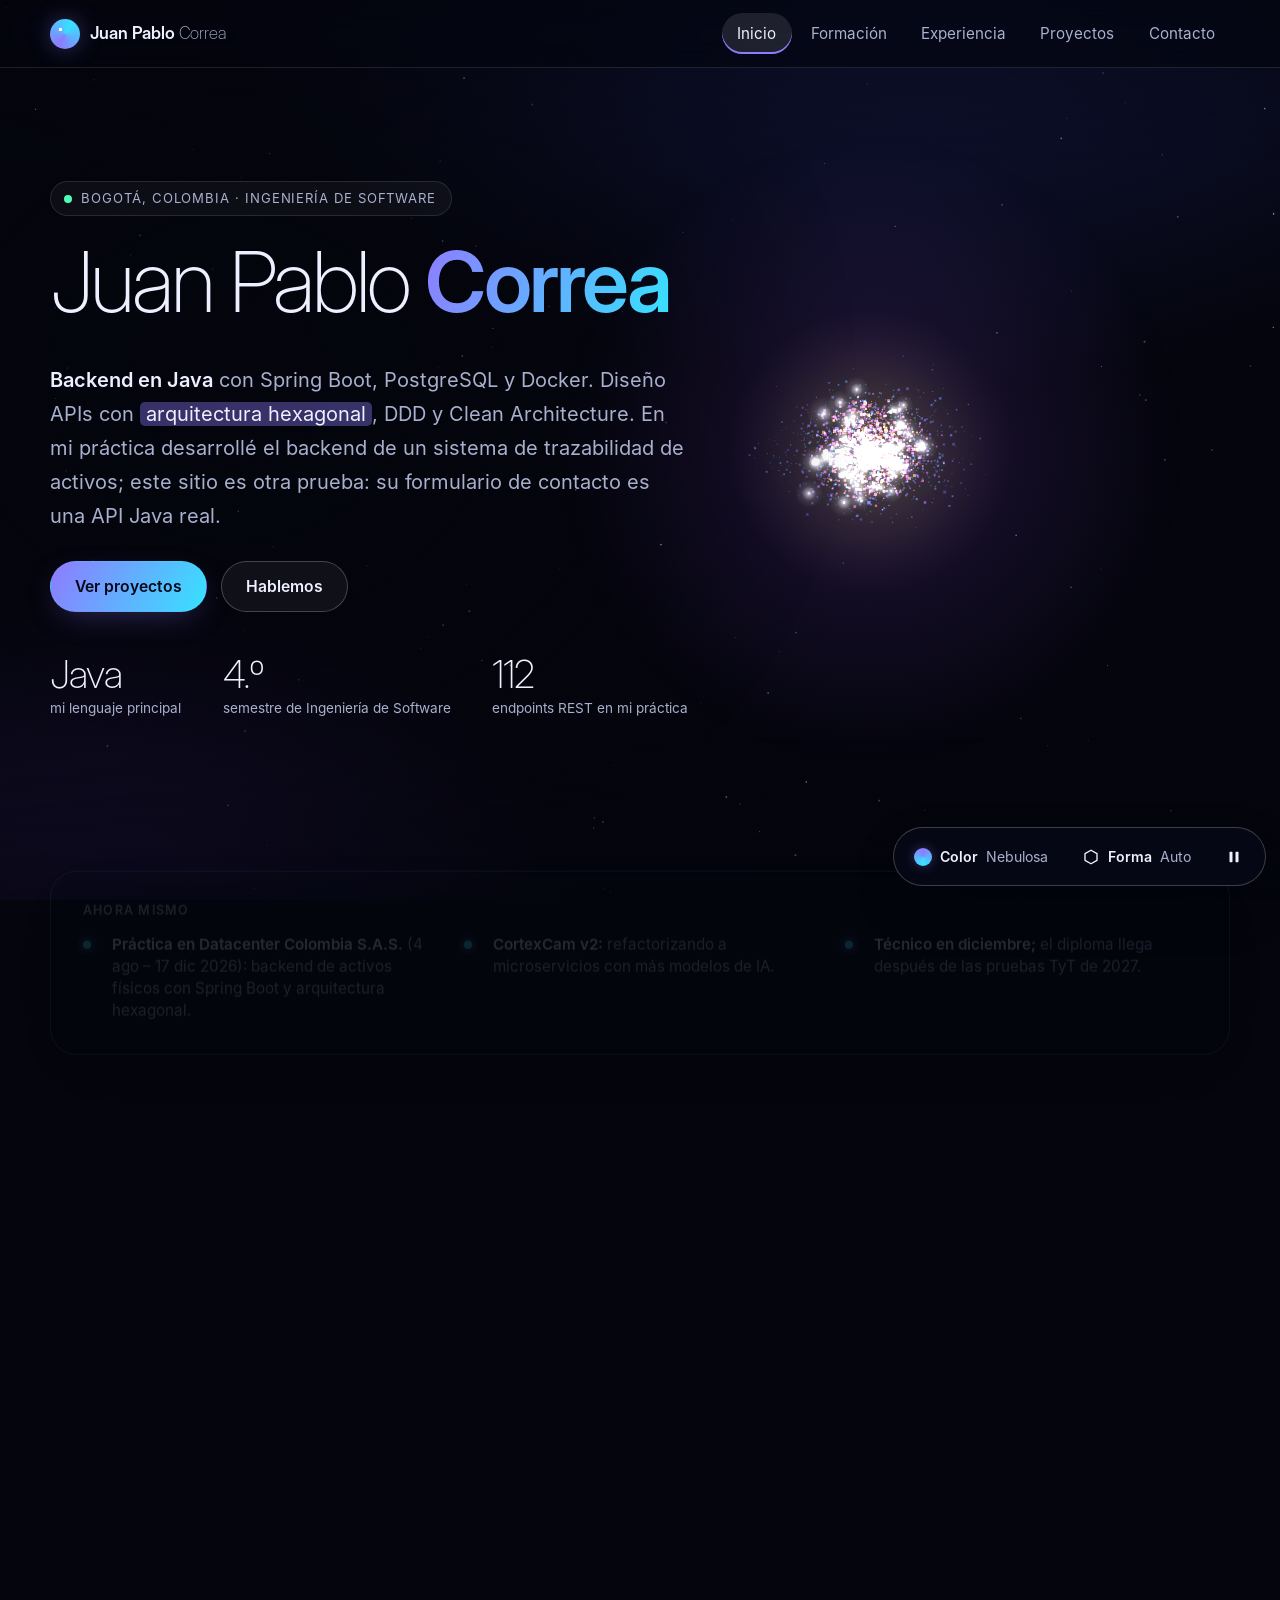
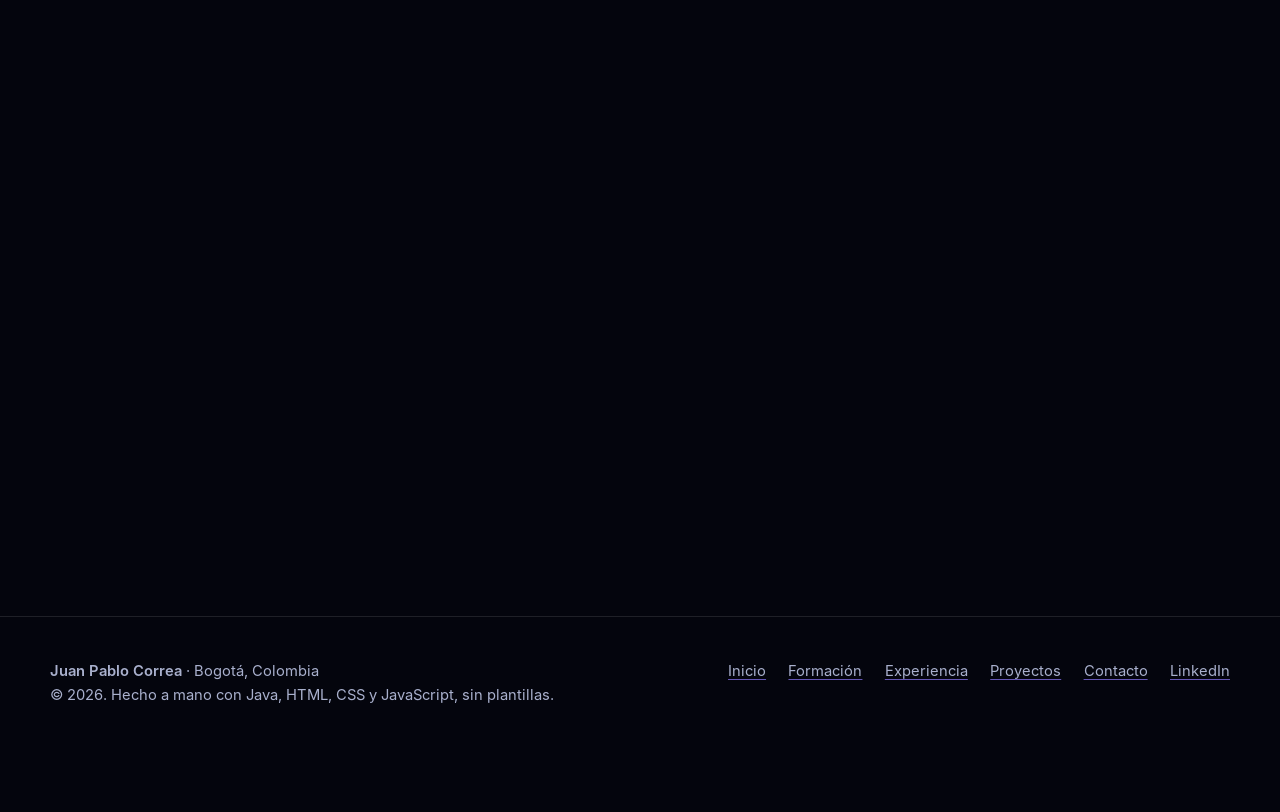
==== frontend/index.html @ 48c220e6 "feat: desarrollar página web de hoja de vida profesional Se implementa una aplicación web de hoja de" ====
<!DOCTYPE html>
<html lang="es-CO" data-page="home">
<head>
  <meta charset="utf-8">
  <meta name="viewport" content="width=device-width, initial-scale=1, viewport-fit=cover">
  <title>Juan Pablo Correa · Backend Java, Spring Boot y arquitectura hexagonal</title>
  <meta name="description" content="Estudiante de Ingeniería de Software en Bogotá. Java como lenguaje principal, Spring Boot, PostgreSQL, Docker, arquitectura hexagonal, DDD y Clean Architecture.">
  <meta name="author" content="Juan Pablo Correa">
  <meta name="theme-color" content="#05060f">
  <meta http-equiv="Content-Security-Policy" content="default-src 'self'; script-src 'self'; style-src 'self'; img-src 'self' data:; font-src 'self'; connect-src 'self' https: http://localhost:8080 http://127.0.0.1:8080; base-uri 'self'; form-action 'self' mailto:; object-src 'none'">
  <link rel="canonical" href="__SITE_URL__/">
  <link rel="icon" href="img/favicon.svg" type="image/svg+xml">
  <meta property="og:type" content="website">
  <meta property="og:locale" content="es_CO">
  <meta property="og:site_name" content="Juan Pablo Correa">
  <meta property="og:title" content="Juan Pablo Correa · Backend Java, Spring Boot y arquitectura hexagonal">
  <meta property="og:description" content="Estudiante de Ingeniería de Software en Bogotá. Java como lenguaje principal, Spring Boot, PostgreSQL, Docker, arquitectura hexagonal, DDD y Clean Architecture.">
  <meta property="og:url" content="__SITE_URL__/">
  <meta property="og:image" content="__SITE_URL__/img/og.png">
  <meta name="twitter:card" content="summary_large_image">
  <link rel="preload" href="fonts/display-200.woff" as="font" type="font/woff" crossorigin>
  <link rel="stylesheet" href="css/tokens.css">
  <link rel="stylesheet" href="css/components.css">
  <link rel="stylesheet" href="css/sections.css">
  <script src="js/boot.js"></script>
  <script type="application/ld+json">{"@context": "https://schema.org", "@type": "Person", "name": "Juan Pablo Correa", "jobTitle": "Estudiante de Ingeniería de Software · Desarrollo backend en Java", "email": "mailto:correabeltranjuanpablo@gmail.com", "url": "__SITE_URL__/", "sameAs": ["https://www.linkedin.com/in/juan-pablo-c-523a3b2a9/"], "address": {"@type": "PostalAddress", "addressLocality": "Bogotá", "addressCountry": "CO"}, "alumniOf": {"@type": "CollegeOrUniversity", "name": "Fundación Universitaria Compensar"}, "knowsAbout": ["Java", "Spring Boot", "PostgreSQL", "Docker", "Arquitectura hexagonal", "Domain-Driven Design", "Clean Architecture", "APIs REST", "Microservicios"]}</script>
</head>
<body>
  <a class="skip-link" href="#contenido">Saltar al contenido</a>
  <canvas id="galaxy" aria-hidden="true"></canvas>
  <div class="vignette" aria-hidden="true"></div>

  <div class="site">
    <header class="header">
      <div class="wrap header__bar">
        <a class="brand" href="index.html" aria-label="Juan Pablo Correa, ir al inicio">
          <span class="brand__mark" aria-hidden="true"></span>
          <span class="brand__name">Juan Pablo <span>Correa</span></span>
        </a>
        <button class="nav-toggle" id="navToggle" type="button" aria-label="Abrir menú" aria-controls="nav" aria-expanded="false">
          <svg width="22" height="22" viewBox="0 0 24 24" fill="none" stroke="currentColor" stroke-width="2" stroke-linecap="round" aria-hidden="true"><path d="M4 7h16M4 12h16M4 17h16"/></svg>
        </button>
        <nav class="nav" id="nav" aria-label="Principal">
          <a href="index.html" aria-current="page">Inicio</a>
          <a href="formacion.html">Formación</a>
          <a href="experiencia.html">Experiencia</a>
          <a href="proyectos.html">Proyectos</a>
          <a href="contacto.html">Contacto</a>
        </nav>
      </div>
    </header>

    <main id="contenido">

      <section class="wrap hero" data-shape="espiral" aria-labelledby="titulo">
        <div class="hero__text">
          <p class="eyebrow"><span class="dot" aria-hidden="true"></span>Bogotá, Colombia · Ingeniería de Software</p>
          <h1 class="display" id="titulo">Juan Pablo <span class="grad">Correa</span></h1>
          <p class="lead"><strong>Backend en Java</strong> con Spring Boot, PostgreSQL y Docker. Diseño APIs con <mark>arquitectura hexagonal</mark>, DDD y Clean Architecture. En mi práctica desarrollé el backend de un sistema de trazabilidad de activos; este sitio es otra prueba: su formulario de contacto es una API Java real.</p>
          <div class="actions">
            <a class="btn btn--primary" href="proyectos.html">Ver proyectos</a>
            <a class="btn" href="contacto.html">Hablemos</a>
            <a class="btn is-hidden" href="#" data-config-href="cvUrl" download>Descargar CV</a>
          </div>
          <ul class="facts">
            <li><strong>Java</strong><span>mi lenguaje principal</span></li>
            <li><strong>4.º</strong><span>semestre de Ingeniería de Software</span></li>
            <li><strong>112</strong><span>endpoints REST en mi práctica</span></li>
          </ul>
        </div>
      </section>

      <section class="wrap section now-section" data-shape="espiral" aria-labelledby="ahora">
        <div class="panel panel--glow now reveal">
          <h2 id="ahora">Ahora mismo</h2>
          <ul>
            <li><div><strong>Práctica en Datacenter Colombia S.A.S.</strong> <span>(4 ago – 17 dic 2026): backend de activos físicos con Spring Boot y arquitectura hexagonal.</span></div></li>
            <li><div><strong>CortexCam v2:</strong> <span>refactorizando a microservicios con más modelos de IA.</span></div></li>
            <li><div><strong>Técnico en diciembre;</strong> <span>el diploma llega después de las pruebas TyT de 2027.</span></div></li>
          </ul>
        </div>
      </section>

      <section class="section" id="valor" data-shape="espiral" aria-labelledby="valor-t">
        <div class="wrap">
          <div class="section__head reveal">
            <span class="kicker">Lo que aporto</span>
            <h2 id="valor-t">Un perfil junior que ya trabaja como se trabaja en equipo</h2>
            <p>No solo sé usar las herramientas: las combino con las prácticas que piden los equipos de software.</p>
          </div>
          <div class="grid grid--cards">
          <article class="panel card reveal" data-delay="0">
            <span class="card__icon"><svg width="22" height="22" viewBox="0 0 24 24" fill="none" stroke="currentColor" stroke-width="1.7" stroke-linecap="round" stroke-linejoin="round" aria-hidden="true"><path d="M8 3c2 2-2 3 0 5M12 2c3 3-3 4 0 7"/><path d="M5 12h12v3a4 4 0 0 1-4 4H9a4 4 0 0 1-4-4z"/><path d="M17 13h1.5a1.5 1.5 0 0 1 0 3H17"/><path d="M6 21h10"/></svg></span>
            <h3>Java como lenguaje principal</h3>
            <p>Java Fundamentals (Oracle) y Spring Boot en mis proyectos y en mi práctica profesional. Pienso en objetos, contratos y errores claros.</p>
          </article>
          <article class="panel card reveal" data-delay="1">
            <span class="card__icon"><svg width="22" height="22" viewBox="0 0 24 24" fill="none" stroke="currentColor" stroke-width="1.7" stroke-linecap="round" stroke-linejoin="round" aria-hidden="true"><path d="m12 3 9 5-9 5-9-5z"/><path d="m3 13 9 5 9-5"/></svg></span>
            <h3>Arquitectura con criterio</h3>
            <p>Hexagonal, DDD y Clean Architecture: el dominio no conoce frameworks, y una prueba automática lo vigila en este mismo repositorio.</p>
          </article>
          <article class="panel card reveal" data-delay="2">
            <span class="card__icon"><svg width="22" height="22" viewBox="0 0 24 24" fill="none" stroke="currentColor" stroke-width="1.7" stroke-linecap="round" stroke-linejoin="round" aria-hidden="true"><path d="M9 2v5M15 2v5M6 7h12v3a6 6 0 0 1-12 0z"/><path d="M12 16v6"/></svg></span>
            <h3>APIs que otros pueden usar</h3>
            <p>112 endpoints REST en mi práctica, documentados con Swagger / OpenAPI y probados con colecciones de API; en este sitio, errores consistentes (422, 429).</p>
          </article>
          <article class="panel card reveal" data-delay="0">
            <span class="card__icon"><svg width="22" height="22" viewBox="0 0 24 24" fill="none" stroke="currentColor" stroke-width="1.7" stroke-linecap="round" stroke-linejoin="round" aria-hidden="true"><path d="M3 8l9-5 9 5v8l-9 5-9-5z"/><path d="M3 8l9 5 9-5M12 13v8"/></svg></span>
            <h3>Contenedores y datos</h3>
            <p>Docker, docker compose y PostgreSQL con migraciones: el proyecto completo arranca con un solo comando.</p>
          </article>
          <article class="panel card reveal" data-delay="1">
            <span class="card__icon"><svg width="22" height="22" viewBox="0 0 24 24" fill="none" stroke="currentColor" stroke-width="1.7" stroke-linecap="round" stroke-linejoin="round" aria-hidden="true"><path d="M12 3l1.8 5.2L19 10l-5.2 1.8L12 17l-1.8-5.2L5 10l5.2-1.8z"/><path d="M19 16l.8 2.2L22 19l-2.2.8L19 22l-.8-2.2L16 19l2.2-.8z"/></svg></span>
            <h3>IA aplicada</h3>
            <p>En CortexCam entrené modelos para detectar personas y armas en video. Uso prompting responsable y Copilot sin perder el criterio.</p>
          </article>
          <article class="panel card reveal" data-delay="2">
            <span class="card__icon"><svg width="22" height="22" viewBox="0 0 24 24" fill="none" stroke="currentColor" stroke-width="1.7" stroke-linecap="round" stroke-linejoin="round" aria-hidden="true"><circle cx="9" cy="8" r="3.2"/><path d="M3 20a6 6 0 0 1 12 0"/><circle cx="17" cy="9" r="2.4"/><path d="M16 14.2A5 5 0 0 1 21 19"/></svg></span>
            <h3>Liderazgo real</h3>
            <p>Tres años coordinando equipos de servicio en eventos (2022–2025): comunicación clara, prioridades y calma bajo presión.</p>
          </article>
          </div>
        </div>
      </section>

      <section class="section" id="arquitectura" data-shape="anillo" aria-labelledby="arq-t">
        <div class="wrap">
          <div class="section__head reveal">
            <span class="kicker">Así está hecho este sitio</span>
            <h2 id="arq-t">Un formulario de contacto con arquitectura de verdad</h2>
            <p>El formulario no guarda nada en el navegador: llama a una API en <strong>Java 21 y Spring Boot</strong> que valida, guarda en PostgreSQL y me avisa por correo.</p>
          </div>
          <div class="arch reveal">
            <svg class="arch__svg" viewBox="0 0 680 440" role="img" aria-labelledby="archTitle archDesc">
            <title id="archTitle">Arquitectura hexagonal del formulario de contacto</title>
            <desc id="archDesc">Tres anillos concéntricos: el dominio en el centro, la capa de aplicación alrededor y la infraestructura en el anillo exterior. El navegador entra por un adaptador REST; el sistema sale hacia PostgreSQL y hacia el servicio de correo.</desc>
            <defs>
              <marker id="arrow" viewBox="0 0 10 10" refX="9" refY="5" markerWidth="7" markerHeight="7" orient="auto-start-reverse">
                <path d="M0 0 L10 5 L0 10 z" fill="#a9b0cd"/>
              </marker>
            </defs>
            <circle class="ring-out" cx="340" cy="220" r="190" stroke-width="1.5"/>
            <circle class="ring-mid" cx="340" cy="220" r="125" stroke-width="1.5"/>
            <circle class="ring-in" cx="340" cy="220" r="62" stroke-width="1.5"/>

            <text class="t-strong" x="340" y="216" text-anchor="middle">Dominio</text>
            <text class="t-sub" x="340" y="235" text-anchor="middle">ContactMessage</text>
            <text class="t-strong" x="340" y="128" text-anchor="middle">Aplicación</text>
            <text class="t-sub" x="340" y="146" text-anchor="middle">casos de uso y puertos</text>
            <text class="t-strong" x="340" y="372" text-anchor="middle">Infraestructura</text>
            <text class="t-sub" x="340" y="390" text-anchor="middle">adaptadores y frameworks</text>

            <text class="t-sub" x="182" y="224" text-anchor="middle">REST</text>
            <text class="t-sub" x="480" y="152" text-anchor="middle">JPA</text>
            <text class="t-sub" x="480" y="302" text-anchor="middle">Correo</text>

            <rect class="box" x="4" y="172" width="118" height="96" rx="14"/>
            <text class="t-strong" x="63" y="214" text-anchor="middle">Navegador</text>
            <text class="t-sub" x="63" y="234" text-anchor="middle">GitHub Pages</text>
            <path class="link" d="M122 220 H148"/>

            <rect class="box" x="558" y="112" width="118" height="62" rx="14"/>
            <text class="t-strong" x="617" y="148" text-anchor="middle">PostgreSQL</text>
            <path class="link" d="M513 143 H556"/>

            <rect class="box" x="558" y="262" width="118" height="62" rx="14"/>
            <text class="t-strong" x="617" y="298" text-anchor="middle">Resend</text>
            <path class="link" d="M513 293 H556"/>
          </svg>
            <div>
              <ol class="layers">
                <li><b>Dominio</b><span>El mensaje, sus reglas y sus errores. Java puro: no sabe qué es Spring.</span></li>
                <li><b>Aplicación</b><span>Los casos de uso y los puertos. Orquesta los pasos; no conoce HTTP ni SQL.</span></li>
                <li><b>Infraestructura</b><span>REST, PostgreSQL, filtros de seguridad y correo. Se pueden cambiar sin tocar el dominio.</span></li>
              </ol>
              <p class="privacy-note mt-m">La regla: las dependencias apuntan siempre hacia el centro.</p>
            </div>
          </div>
          <div class="reveal mt-l">
            <pre class="code" tabindex="0" aria-label="Fragmento de código Java de ContactMessage"><code><span class="tok-c">/** Accepts a visitor's message, or reports every rule it breaks. */</span>
<span class="tok-k">public</span> <span class="tok-k">static</span> <span class="tok-t">ContactMessage</span> receive(
        <span class="tok-k">String</span> rawId,
        <span class="tok-k">String</span> rawName,
        <span class="tok-k">String</span> rawEmail,
        <span class="tok-k">String</span> rawReason,
        <span class="tok-k">String</span> rawBody,
        <span class="tok-k">boolean</span> consentGiven,
        <span class="tok-t">Instant</span> now) {

    <span class="tok-t">Violations</span> violations = <span class="tok-k">new</span> <span class="tok-t">Violations</span>();
    <span class="tok-t">MessageId</span> id = violations.collect(<span class="tok-s">"submissionId"</span>, () -&gt; <span class="tok-t">MessageId</span>.parse(rawId));
    <span class="tok-t">SenderName</span> name = violations.collect(<span class="tok-s">"name"</span>, () -&gt; <span class="tok-t">SenderName</span>.of(rawName));
    <span class="tok-t">EmailAddress</span> email = violations.collect(<span class="tok-s">"email"</span>, () -&gt; <span class="tok-t">EmailAddress</span>.of(rawEmail));
    <span class="tok-t">ContactReason</span> reason = violations.collect(<span class="tok-s">"reason"</span>, () -&gt; <span class="tok-t">ContactReason</span>.fromCode(rawReason));
    <span class="tok-t">MessageBody</span> body = violations.collect(<span class="tok-s">"message"</span>, () -&gt; <span class="tok-t">MessageBody</span>.of(rawBody));
    violations.require(consentGiven, <span class="tok-s">"consent"</span>,
            <span class="tok-s">"Debes autorizar el tratamiento de tus datos para poder responderte."</span>);
    violations.throwIfAny();

    <span class="tok-t">ContactMessage</span> message = <span class="tok-k">new</span> <span class="tok-t">ContactMessage</span>(id, name, email, reason, body, now);
    message.pendingEvents.add(<span class="tok-k">new</span> <span class="tok-t">ContactMessageReceived</span>(id, name, email, reason, body, now));
    <span class="tok-k">return</span> message;
}</code></pre>
            <p class="code-cap">Fragmento real de <code>ContactMessage.java</code>: valida todo el formulario y devuelve todos los errores a la vez.</p>
          </div>
        </div>
      </section>

      <section class="section" id="mercado" data-shape="helice" aria-labelledby="mercado-t">
        <div class="wrap">
          <div class="section__head reveal">
            <span class="kicker">Transparencia</span>
            <h2 id="mercado-t">Lo que piden las empresas, y dónde estoy yo</h2>
            <p>Revisé los requisitos que más se repiten en ofertas junior de desarrollo Java (LinkedIn, Computrabajo y similares) y los comparé con lo que ya practico. Lo que me falta lo dejo a la vista.</p>
          </div>
          <div class="table-wrap reveal">
            <table>
              <caption class="sr-only">Requisitos del mercado frente a mi experiencia</caption>
              <thead><tr><th scope="col">Lo que suelen pedir</th><th scope="col">Mi evidencia</th><th scope="col">Estado</th></tr></thead>
              <tbody>
              <tr><th scope="row">Java y Spring Boot</th><td data-label="Mi evidencia">Backend de mi práctica (112 endpoints), esta API REST y CortexCam.</td><td data-label="Estado"><span class="badge badge--live">Lo practico</span></td></tr>
              <tr><th scope="row">APIs REST y documentación</th><td data-label="Mi evidencia">OpenAPI / Swagger y colecciones de pruebas de API.</td><td data-label="Estado"><span class="badge badge--live">Lo practico</span></td></tr>
              <tr><th scope="row">SQL y PostgreSQL</th><td data-label="Mi evidencia">Base de datos de este sitio y cursos de bases de datos y SQL.</td><td data-label="Estado"><span class="badge badge--live">Lo practico</span></td></tr>
              <tr><th scope="row">Docker y contenedores</th><td data-label="Mi evidencia"><code>docker compose up</code> levanta todo este proyecto.</td><td data-label="Estado"><span class="badge badge--live">Lo practico</span></td></tr>
              <tr><th scope="row">Arquitectura limpia (hexagonal, DDD)</th><td data-label="Mi evidencia">Este repositorio, con una prueba automática que la vigila.</td><td data-label="Estado"><span class="badge badge--live">Lo practico</span></td></tr>
              <tr><th scope="row">Pruebas automatizadas</th><td data-label="Mi evidencia">En este repositorio: unitarias, del contrato HTTP y de arquitectura. En la práctica: pruebas de integración.</td><td data-label="Estado"><span class="badge badge--live">Lo practico</span></td></tr>
              <tr><th scope="row">Metodologías ágiles (Scrum)</th><td data-label="Mi evidencia">Práctica profesional de 2026.</td><td data-label="Estado"><span class="badge badge--live">Lo practico</span></td></tr>
              <tr><th scope="row">Microservicios</th><td data-label="Mi evidencia">Mi módulo se integra con los servicios de empleados, empresas, documentos y correo; además, CortexCam v2.</td><td data-label="Estado"><span class="badge badge--live">Lo practico</span></td></tr>
              <tr><th scope="row">Git y GitHub</th><td data-label="Mi evidencia">Lo uso en sus practicas empresariales; estoy construyendo mi historial público.</td><td data-label="Estado"><span class="badge badge--live">Lo practico</span></td></tr>
              <tr><th scope="row">CI/CD y nube</th><td data-label="Mi evidencia">GitHub Actions y Render en este proyecto: primeros pasos.</td><td data-label="Estado"><span class="badge badge--wip">En progreso</span></td></tr>
              <tr><th scope="row">Inglés técnico</th><td data-label="Mi evidencia">Basic English.</td><td data-label="Estado"><span class="badge badge--wip">En progreso</span></td></tr>
              </tbody>
            </table>
          </div>
        </div>
      </section>

      <section class="section" data-shape="java" aria-labelledby="cta-t">
        <div class="wrap">
          <div class="panel panel--glow cta reveal">
            <h2 id="cta-t">¿Tienes una práctica, una vacante o un proyecto?</h2>
            <p class="lead">Cuéntame qué necesitas. Te respondo en cuanto pueda.</p>
            <div class="actions">
              <a class="btn btn--primary" href="contacto.html">Escríbeme</a>
              <a class="btn" href="https://www.linkedin.com/in/juan-pablo-c-523a3b2a9/" rel="noopener noreferrer" target="_blank">Ver LinkedIn</a>
            </div>
          </div>
        </div>
      </section>
    </main>

    <footer class="footer">
      <div class="wrap footer__grid">
        <div>
          <p><strong>Juan Pablo Correa</strong> · Bogotá, Colombia</p>
          <p>© <span id="year">2026</span>. Hecho a mano con Java, HTML, CSS y JavaScript, sin plantillas.</p>
        </div>
        <nav aria-label="Pie de página">
          <a href="index.html">Inicio</a>
          <a href="formacion.html">Formación</a>
          <a href="experiencia.html">Experiencia</a>
          <a href="proyectos.html">Proyectos</a>
          <a href="contacto.html">Contacto</a>
          <a href="https://www.linkedin.com/in/juan-pablo-c-523a3b2a9/" rel="noopener noreferrer" target="_blank">LinkedIn</a>
        </nav>
      </div>
    </footer>
  </div>

  <div class="dock" role="group" aria-label="Controles de la galaxia">
    <button class="dock__btn" id="dockColor" type="button" aria-label="Cambiar el color de la galaxia (atajo: C)">
      <span class="dock__swatch" aria-hidden="true"></span>
      <span class="dock__label">Color</span>
      <span class="dock__value">Nebulosa</span>
    </button>
    <button class="dock__btn" id="dockShape" type="button" aria-label="Cambiar la forma de la galaxia (atajo: F)">
      <svg width="18" height="18" viewBox="0 0 24 24" fill="none" stroke="currentColor" stroke-width="1.8" stroke-linejoin="round" aria-hidden="true"><path d="M12 3l8 4.6v8.8L12 21l-8-4.6V7.6z"/></svg>
      <span class="dock__label">Forma</span>
      <span class="dock__value">Auto</span>
    </button>
    <button class="dock__btn dock__btn--icon" id="dockMotion" type="button" aria-pressed="false" aria-label="Pausar animación de la galaxia">
      <svg width="18" height="18" viewBox="0 0 24 24" fill="currentColor" aria-hidden="true"><rect x="6" y="5" width="4" height="14" rx="1"/><rect x="14" y="5" width="4" height="14" rx="1"/></svg>
    </button>
  </div>
  <p class="sr-only" id="galaxyStatus" role="status" aria-live="polite"></p>
  <div class="hint" id="hint" aria-hidden="true"></div>

  <script src="js/config.js" defer></script>
  <script src="js/galaxy/palettes.js" defer></script>
  <script src="js/galaxy/shapes.js" defer></script>
  <script src="js/galaxy/engine.js" defer></script>
  <script src="js/app.js" defer></script>
</body>
</html>
---- frontend/css/tokens.css ----
/* =====================================================================
   tokens.css — tipografías, variables de diseño y estilos base
   ===================================================================== */

@font-face {
  font-family: "Inter Display";
  src: url("../fonts/display-200.woff") format("woff");
  font-weight: 200;
  font-style: normal;
  font-display: swap;
}
@font-face {
  font-family: "Inter Display";
  src: url("../fonts/display-600.woff") format("woff");
  font-weight: 600;
  font-style: normal;
  font-display: swap;
}
@font-face {
  font-family: "Inter";
  src: url("../fonts/text-400.woff") format("woff");
  font-weight: 400;
  font-style: normal;
  font-display: swap;
}
@font-face {
  font-family: "Inter";
  src: url("../fonts/text-600.woff") format("woff");
  font-weight: 600;
  font-style: normal;
  font-display: swap;
}
@font-face {
  font-family: "Lora";
  src: url("../fonts/accent-italic.woff") format("woff");
  font-weight: 400 700;
  font-style: italic;
  font-display: swap;
}

:root {
  color-scheme: dark;

  /* Espacio profundo */
  --space-0: #04050d;
  --space-1: #080a18;
  --space-2: #0d1024;

  /* Texto */
  --ink: #eef0ff;
  --ink-muted: #a9b0cd;
  --ink-faint: #8089ad;

  /* Líneas y superficies */
  --line: rgba(255, 255, 255, 0.11);
  --line-strong: rgba(255, 255, 255, 0.22);
  --panel: rgba(10, 12, 28, 0.66);
  --panel-solid: #0b0d1f;

  /* Acentos: la galaxia los reescribe al cambiar de paleta */
  --accent: #8f7bff;
  --accent-2: #36e2ff;
  --accent-ink: #07081a;
  --accent-glow: rgba(143, 123, 255, 0.35);

  /* Forma */
  --radius-s: 10px;
  --radius-m: 16px;
  --radius-l: 26px;
  --shadow: 0 24px 60px -24px rgba(0, 0, 0, 0.7);
  --ease: cubic-bezier(0.22, 0.8, 0.24, 1);
  --header-h: 68px;

  /* Tipografía */
  --font-display: "Inter Display", "Inter", system-ui, -apple-system, "Segoe UI", Roboto, sans-serif;
  --font-text: "Inter", system-ui, -apple-system, "Segoe UI", Roboto, "Helvetica Neue", Arial, sans-serif;
  --font-accent: "Lora", Georgia, "Times New Roman", serif;
  --font-mono: ui-monospace, "SF Mono", "Cascadia Code", Consolas, "DejaVu Sans Mono", monospace;
}

*,
*::before,
*::after {
  box-sizing: border-box;
}

html {
  scroll-behavior: smooth;
  scroll-padding-top: calc(var(--header-h) + 16px);
  -webkit-text-size-adjust: 100%;
}

body {
  margin: 0;
  min-height: 100vh;
  font-family: var(--font-text);
  font-size: 1.0625rem;
  line-height: 1.65;
  color: var(--ink);
  background:
    radial-gradient(1200px 800px at 72% -10%, #141842 0%, transparent 60%),
    radial-gradient(900px 700px at 8% 108%, #1b1036 0%, transparent 55%),
    var(--space-0);
  background-attachment: fixed;
  overflow-x: hidden;
}

img,
svg {
  display: block;
  max-width: 100%;
}

h1,
h2,
h3,
h4 {
  margin: 0 0 0.5em;
  font-family: var(--font-display);
  font-weight: 600;
  line-height: 1.12;
  letter-spacing: -0.02em;
  text-wrap: balance;
}

h1 { font-size: clamp(2.5rem, 6.6vw, 5.4rem); }
h2 { font-size: clamp(1.9rem, 4.2vw, 3rem); }
h3 { font-size: 1.25rem; }
h4 { font-size: 1.05rem; }

p { margin: 0 0 1em; }
ul, ol { margin: 0; padding: 0; }

a {
  color: inherit;
  text-decoration-color: color-mix(in srgb, var(--accent) 70%, transparent);
  text-underline-offset: 0.22em;
  text-decoration-thickness: 1px;
}
a:hover { text-decoration-color: var(--accent-2); }

strong { font-weight: 600; }

small { color: var(--ink-muted); }

code,
kbd {
  font-family: var(--font-mono);
  font-size: 0.9em;
  padding: 0.12em 0.42em;
  border-radius: 6px;
  background: rgba(255, 255, 255, 0.07);
  border: 1px solid var(--line);
}

::selection {
  background: var(--accent);
  color: var(--accent-ink);
}

:focus-visible {
  outline: 3px solid var(--accent-2);
  outline-offset: 3px;
  border-radius: 6px;
}

[hidden] { display: none !important; }

.sr-only {
  position: absolute;
  width: 1px;
  height: 1px;
  margin: -1px;
  padding: 0;
  overflow: hidden;
  clip: rect(0, 0, 0, 0);
  white-space: nowrap;
  border: 0;
}

.skip-link {
  position: fixed;
  left: 12px;
  top: -80px;
  z-index: 200;
  padding: 0.6rem 1rem;
  border-radius: var(--radius-s);
  background: var(--accent);
  color: var(--accent-ink);
  font-weight: 600;
  text-decoration: none;
  transition: top 0.2s var(--ease);
}
.skip-link:focus { top: 12px; }

/* Lienzo de la galaxia: siempre detrás del contenido */
#galaxy {
  position: fixed;
  inset: 0;
  z-index: 0;
  width: 100%;
  height: 100%;
  pointer-events: none;
}

/* Viñeta para asegurar lectura del texto sobre las partículas */
.vignette {
  position: fixed;
  inset: 0;
  z-index: 1;
  pointer-events: none;
  background:
    radial-gradient(ellipse 70% 90% at 18% 42%, rgba(4, 5, 13, 0.72) 0%, rgba(4, 5, 13, 0) 70%),
    linear-gradient(180deg, rgba(4, 5, 13, 0.55) 0%, rgba(4, 5, 13, 0) 18%, rgba(4, 5, 13, 0) 82%, rgba(4, 5, 13, 0.65) 100%);
}

.site {
  position: relative;
  z-index: 2;
}

.wrap {
  width: min(1180px, 100% - 2.5rem);
  margin-inline: auto;
}

@media (prefers-reduced-motion: reduce) {
  html { scroll-behavior: auto; }
  *,
  *::before,
  *::after {
    animation-duration: 0.001ms !important;
    animation-iteration-count: 1 !important;
    transition-duration: 0.001ms !important;
  }
}
---- frontend/css/components.css ----
/* =====================================================================
   components.css — encabezado, botones, paneles, tablas, formularios,
   controles de la galaxia
   ===================================================================== */

/* ---------- Encabezado ---------- */
.header {
  position: sticky;
  top: 0;
  z-index: 50;
  height: var(--header-h);
  border-bottom: 1px solid var(--line);
  background: rgba(4, 5, 13, 0.62);
  -webkit-backdrop-filter: blur(16px) saturate(1.3);
  backdrop-filter: blur(16px) saturate(1.3);
}
.header__bar {
  height: 100%;
  display: flex;
  align-items: center;
  justify-content: space-between;
  gap: 1rem;
}
.brand {
  display: inline-flex;
  align-items: center;
  gap: 0.65rem;
  font-family: var(--font-display);
  font-weight: 600;
  letter-spacing: -0.01em;
  text-decoration: none;
}
.brand__mark {
  width: 30px;
  height: 30px;
  border-radius: 50%;
  background:
    radial-gradient(circle at 35% 35%, #fff 0 6%, transparent 7%),
    conic-gradient(from 210deg, var(--accent), var(--accent-2), var(--accent));
  box-shadow: 0 0 22px var(--accent-glow);
}
.brand__name span { color: var(--ink-muted); font-weight: 200; }

.nav {
  display: flex;
  align-items: center;
  gap: 0.25rem;
}
.nav a {
  padding: 0.5rem 0.95rem;
  border-radius: 999px;
  font-size: 0.95rem;
  color: var(--ink-muted);
  text-decoration: none;
  transition: color 0.2s, background 0.2s;
}
.nav a:hover { color: var(--ink); background: rgba(255, 255, 255, 0.07); }
.nav a[aria-current="page"] {
  color: var(--ink);
  background: rgba(255, 255, 255, 0.1);
  box-shadow: inset 0 -2px 0 var(--accent);
}

.nav-toggle {
  display: none;
  width: 44px;
  height: 44px;
  border-radius: 50%;
  border: 1px solid var(--line-strong);
  background: rgba(255, 255, 255, 0.06);
  color: var(--ink);
  cursor: pointer;
}
.nav-toggle svg { margin: auto; }

@media (max-width: 800px) {
  .nav-toggle { display: inline-flex; }
  .nav {
    position: absolute;
    top: var(--header-h);
    left: 0;
    right: 0;
    flex-direction: column;
    align-items: stretch;
    gap: 0.2rem;
    padding: 0.8rem 1.25rem 1.2rem;
    background: rgba(4, 5, 13, 0.94);
    border-bottom: 1px solid var(--line);
    -webkit-backdrop-filter: blur(16px);
    backdrop-filter: blur(16px);
    display: none;
  }
  .nav.is-open { display: flex; }
  .nav a { padding: 0.85rem 1rem; font-size: 1.05rem; }
}

/* ---------- Botones ---------- */
.btn {
  display: inline-flex;
  align-items: center;
  justify-content: center;
  gap: 0.55rem;
  min-height: 46px;
  padding: 0.7rem 1.5rem;
  border-radius: 999px;
  border: 1px solid var(--line-strong);
  background: rgba(255, 255, 255, 0.05);
  color: var(--ink);
  font: inherit;
  font-weight: 600;
  font-size: 0.98rem;
  text-decoration: none;
  cursor: pointer;
  transition: transform 0.25s var(--ease), background 0.25s, border-color 0.25s, box-shadow 0.25s;
}
.btn:hover {
  transform: translateY(-2px);
  background: rgba(255, 255, 255, 0.11);
  border-color: rgba(255, 255, 255, 0.4);
}
.btn--primary {
  border-color: transparent;
  color: var(--accent-ink);
  background: linear-gradient(120deg, var(--accent), var(--accent-2));
  box-shadow: 0 10px 32px -10px var(--accent-glow);
}
.btn--primary:hover {
  background: linear-gradient(120deg, var(--accent), var(--accent-2));
  border-color: transparent;
  box-shadow: 0 16px 40px -10px var(--accent-glow);
}
.btn[disabled] { opacity: 0.6; cursor: progress; transform: none; }
.actions { display: flex; flex-wrap: wrap; gap: 0.85rem; margin-top: 1.8rem; }

/* ---------- Texto con énfasis ---------- */
.eyebrow {
  display: inline-flex;
  align-items: center;
  gap: 0.6rem;
  margin: 0 0 1.4rem;
  padding: 0.35rem 0.95rem 0.35rem 0.8rem;
  border: 1px solid var(--line);
  border-radius: 999px;
  background: rgba(255, 255, 255, 0.04);
  color: var(--ink-muted);
  font-size: 0.82rem;
  letter-spacing: 0.07em;
  text-transform: uppercase;
}
.eyebrow .dot {
  width: 8px;
  height: 8px;
  border-radius: 50%;
  background: #4dffb4;
  box-shadow: 0 0 0 0 rgba(77, 255, 180, 0.6);
  animation: pulse 2.4s infinite;
}
@keyframes pulse {
  0% { box-shadow: 0 0 0 0 rgba(77, 255, 180, 0.55); }
  70% { box-shadow: 0 0 0 9px rgba(77, 255, 180, 0); }
  100% { box-shadow: 0 0 0 0 rgba(77, 255, 180, 0); }
}

.display { font-weight: 200; letter-spacing: -0.035em; line-height: 1.02; }
.display strong { font-weight: 600; }

.acc {
  font-family: var(--font-accent);
  font-style: italic;
  font-weight: 500;
  letter-spacing: -0.01em;
  color: var(--accent-2);
}
.grad {
  background: linear-gradient(110deg, var(--accent) 0%, var(--accent-2) 100%);
  -webkit-background-clip: text;
  background-clip: text;
  color: transparent;
  font-weight: 600;
}
.lead {
  max-width: 40rem;
  color: var(--ink-muted);
  font-size: clamp(1.05rem, 1.6vw, 1.25rem);
  line-height: 1.7;
}
.lead strong { color: var(--ink); }
mark {
  padding: 0 0.3em;
  border-radius: 5px;
  background: color-mix(in srgb, var(--accent) 38%, transparent);
  color: var(--ink);
}
abbr[title] { text-decoration: underline dotted; cursor: help; }
blockquote {
  margin: 2rem 0 0;
  padding: 1.2rem 1.6rem;
  border-left: 3px solid var(--accent);
  border-radius: 0 var(--radius-m) var(--radius-m) 0;
  background: var(--panel);
  font-family: var(--font-accent);
  font-style: italic;
  font-size: 1.25rem;
  color: var(--ink);
}

/* ---------- Paneles ---------- */
.panel {
  padding: clamp(1.3rem, 3vw, 2rem);
  border: 1px solid var(--line);
  border-radius: var(--radius-l);
  background: var(--panel);
  -webkit-backdrop-filter: blur(10px);
  backdrop-filter: blur(10px);
  box-shadow: var(--shadow);
}
.panel--glow {
  border-color: color-mix(in srgb, var(--accent) 45%, var(--line));
  box-shadow: var(--shadow), 0 0 60px -28px var(--accent-glow);
}

.chips {
  display: flex;
  flex-wrap: wrap;
  gap: 0.45rem;
  margin: 0;
  padding: 0;
  list-style: none;
}
.chips li {
  padding: 0.22rem 0.75rem;
  border: 1px solid var(--line);
  border-radius: 999px;
  background: rgba(255, 255, 255, 0.05);
  color: var(--ink-muted);
  font-size: 0.82rem;
}
.chips li.is-main {
  color: var(--ink);
  border-color: color-mix(in srgb, var(--accent) 65%, transparent);
  background: color-mix(in srgb, var(--accent) 18%, transparent);
}

/* ---------- Tablas ---------- */
.table-wrap {
  overflow-x: auto;
  border: 1px solid var(--line);
  border-radius: var(--radius-l);
  background: var(--panel);
  -webkit-backdrop-filter: blur(10px);
  backdrop-filter: blur(10px);
  box-shadow: var(--shadow);
}
table {
  width: 100%;
  min-width: 600px;
  border-collapse: collapse;
}
caption {
  padding: 1.1rem 1.4rem 0.4rem;
  text-align: left;
  font-family: var(--font-display);
  font-weight: 600;
  font-size: 1.1rem;
}
th,
td {
  padding: 0.85rem 1.4rem;
  text-align: left;
  vertical-align: top;
  border-top: 1px solid var(--line);
}
thead th {
  color: var(--ink-muted);
  font-size: 0.78rem;
  font-weight: 600;
  letter-spacing: 0.08em;
  text-transform: uppercase;
  border-top: 0;
  white-space: nowrap;
}
tbody th { font-weight: 600; }
tbody tr:hover { background: rgba(255, 255, 255, 0.035); }
tfoot td { color: var(--ink-muted); font-size: 0.92rem; }
td small { display: block; margin-top: 0.15rem; }

/* En pantallas angostas cada fila de la tabla se convierte en una tarjeta */
@media (max-width: 640px) {
  table { min-width: 0; }
  thead { position: absolute; width: 1px; height: 1px; overflow: hidden; clip: rect(0, 0, 0, 0); }
  tbody tr { display: block; padding: 0.9rem 1.1rem; border-top: 1px solid var(--line); }
  tbody tr:first-child { border-top: 0; }
  tbody th, tbody td { display: block; padding: 0.1rem 0; border: 0; }
  tbody td[data-label]::before {
    content: attr(data-label) ": ";
    color: var(--ink-faint);
    font-size: 0.8rem;
  }
  tbody td .badge { margin-top: 0.2rem; }
  tfoot td { display: block; padding: 0.9rem 1.1rem; }
}

.badge {
  display: inline-block;
  padding: 0.12rem 0.65rem;
  border-radius: 999px;
  border: 1px solid var(--line-strong);
  font-size: 0.78rem;
  font-weight: 600;
  white-space: nowrap;
}
.badge--live {
  color: #4dffb4;
  border-color: rgba(77, 255, 180, 0.5);
  background: rgba(77, 255, 180, 0.08);
}
.badge--wip {
  color: #ffc864;
  border-color: rgba(255, 200, 100, 0.5);
  background: rgba(255, 200, 100, 0.08);
}
.badge--done {
  color: var(--accent-2);
  border-color: color-mix(in srgb, var(--accent-2) 50%, transparent);
  background: color-mix(in srgb, var(--accent-2) 10%, transparent);
}

/* ---------- Formularios ---------- */
.form { display: grid; gap: 1.1rem; }
.field { display: grid; gap: 0.4rem; }
.field label,
.field legend { font-weight: 600; font-size: 0.95rem; }
.field .hint-text { color: var(--ink-faint); font-size: 0.85rem; font-weight: 400; }
input[type="text"],
input[type="email"],
input[type="search"],
select,
textarea {
  width: 100%;
  padding: 0.85rem 1rem;
  border: 1px solid var(--line-strong);
  border-radius: var(--radius-s);
  background: rgba(4, 5, 13, 0.55);
  color: var(--ink);
  font: inherit;
  transition: border-color 0.2s, box-shadow 0.2s;
}
input::placeholder,
textarea::placeholder { color: var(--ink-faint); }
input:focus,
select:focus,
textarea:focus {
  outline: none;
  border-color: var(--accent-2);
  box-shadow: 0 0 0 3px color-mix(in srgb, var(--accent-2) 30%, transparent);
}
textarea { min-height: 9.5rem; resize: vertical; }
select option { background: var(--panel-solid); color: var(--ink); }
.field.has-error input,
.field.has-error select,
.field.has-error textarea { border-color: #ff6b8a; }
.field__error { min-height: 1.2em; margin: 0; color: #ff9db3; font-size: 0.87rem; }
.check { display: flex; gap: 0.7rem; align-items: flex-start; font-size: 0.92rem; color: var(--ink-muted); }
.field label.check { font-weight: 400; }
.check input { margin-top: 0.3rem; width: 1.1rem; height: 1.1rem; accent-color: var(--accent); flex: none; }
html:not(.js) #submitBtn { display: none; } /* sin JavaScript el formulario no puede enviarse: queda el correo directo */
.hp { position: absolute; left: -9999px; width: 1px; height: 1px; overflow: hidden; }

.form-status {
  min-height: 1.6em;
  margin: 0;
  padding: 0;
  font-weight: 600;
}
.form-status.is-info { color: var(--accent-2); }
.form-status.is-ok { color: #4dffb4; }
.form-status.is-error { color: #ff9db3; }
.form-status a { color: inherit; }

.search {
  display: flex;
  flex-wrap: wrap;
  gap: 0.7rem;
  align-items: end;
  margin-top: 1.8rem;
}
.search .field { flex: 1 1 260px; }

/* ---------- Controles de la galaxia ---------- */
.dock {
  position: fixed;
  right: max(14px, env(safe-area-inset-right));
  bottom: max(14px, env(safe-area-inset-bottom));
  z-index: 60;
  display: flex;
  gap: 0.4rem;
  padding: 0.4rem;
  border: 1px solid var(--line-strong);
  border-radius: 999px;
  background: rgba(8, 10, 24, 0.78);
  -webkit-backdrop-filter: blur(14px);
  backdrop-filter: blur(14px);
  box-shadow: var(--shadow);
}
.dock__btn {
  display: inline-flex;
  align-items: center;
  gap: 0.5rem;
  min-height: 44px;
  padding: 0 0.95rem 0 0.8rem;
  border: 0;
  border-radius: 999px;
  background: transparent;
  color: var(--ink);
  font: inherit;
  font-size: 0.88rem;
  font-weight: 600;
  cursor: pointer;
  transition: background 0.2s;
}
.dock__btn:hover { background: rgba(255, 255, 255, 0.1); }
.dock__btn[aria-pressed="true"] { background: rgba(255, 255, 255, 0.14); }
.dock__swatch {
  width: 18px;
  height: 18px;
  border-radius: 50%;
  background: conic-gradient(var(--accent), var(--accent-2), var(--accent));
  box-shadow: 0 0 12px var(--accent-glow);
}
.dock__btn svg { flex: none; }
.dock__value { color: var(--ink-muted); font-weight: 400; }

@media (max-width: 560px) {
  .dock { left: 14px; right: 14px; justify-content: space-between; }
  .dock__btn { padding: 0 0.7rem; flex: 1; justify-content: center; }
  .dock__btn--icon { flex: 0 0 44px; padding: 0; }
  .dock__label { display: none; }
}

.hint {
  position: fixed;
  left: 50%;
  bottom: 78px;
  z-index: 55;
  max-width: calc(100% - 2rem);
  padding: 0.6rem 1.1rem;
  border: 1px solid var(--line-strong);
  border-radius: 999px;
  background: rgba(8, 10, 24, 0.82);
  -webkit-backdrop-filter: blur(12px);
  backdrop-filter: blur(12px);
  color: var(--ink-muted);
  font-size: 0.86rem;
  text-align: center;
  transform: translate(-50%, 12px);
  opacity: 0;
  pointer-events: none;
  transition: opacity 0.5s var(--ease), transform 0.5s var(--ease);
}
.hint.is-visible { opacity: 1; transform: translate(-50%, 0); }

/* ---------- Aparición al hacer scroll (solo si hay JavaScript) ---------- */
.js .reveal {
  opacity: 0;
  transform: translateY(22px);
  transition: opacity 0.8s var(--ease), transform 0.8s var(--ease);
}
.js .reveal.is-visible { opacity: 1; transform: none; }
.js .reveal[data-delay="1"] { transition-delay: 0.08s; }
.js .reveal[data-delay="2"] { transition-delay: 0.16s; }
.js .reveal[data-delay="3"] { transition-delay: 0.24s; }

.is-hidden { display: none !important; }
---- frontend/css/sections.css ----
/* =====================================================================
   sections.css — hero, secciones, tarjetas, línea de tiempo, arquitectura,
   contacto, pie de página e impresión
   ===================================================================== */

/* ---------- Hero ---------- */
/* El texto ocupa la izquierda; la derecha queda libre para que se vea la galaxia. */
.hero {
  min-height: calc(100svh - var(--header-h) - 3rem);
  display: flex;
  align-items: center;
  padding: clamp(2.5rem, 6vw, 5rem) 0 clamp(4rem, 8vw, 6rem);
}
.hero__text { max-width: 41rem; }
.hero__text > * { animation: rise 0.9s var(--ease) both; }
.hero__text > *:nth-child(2) { animation-delay: 0.08s; }
.hero__text > *:nth-child(3) { animation-delay: 0.16s; }
.hero__text > *:nth-child(4) { animation-delay: 0.24s; }
@keyframes rise {
  from { opacity: 0; transform: translateY(26px); }
  to { opacity: 1; transform: none; }
}
.hero__text h1 { margin-bottom: 0.45em; }

.now h2 {
  margin-bottom: 1rem;
  color: var(--ink-muted);
  font-family: var(--font-text);
  font-size: 0.78rem;
  font-weight: 600;
  letter-spacing: 0.1em;
  text-transform: uppercase;
}
.now ul { list-style: none; display: grid; grid-template-columns: repeat(auto-fit, minmax(230px, 1fr)); gap: 1.2rem 1.8rem; }
.now li { display: grid; grid-template-columns: 1.1rem 1fr; gap: 0.7rem; font-size: 0.95rem; line-height: 1.45; }
.now li::before {
  content: "";
  width: 8px;
  height: 8px;
  margin-top: 0.45em;
  border-radius: 50%;
  background: var(--accent-2);
  box-shadow: 0 0 10px var(--accent-2);
}
.now li span { color: var(--ink-muted); }

.facts {
  display: grid;
  grid-template-columns: repeat(3, auto);
  justify-content: start;
  gap: 1.2rem 2.6rem;
  margin: 2.6rem 0 0;
  padding: 0;
  list-style: none;
}
.facts li { display: grid; gap: 0.1rem; }
.facts strong {
  font-family: var(--font-display);
  font-weight: 200;
  font-size: clamp(1.7rem, 3vw, 2.4rem);
  letter-spacing: -0.03em;
  line-height: 1.1;
}
.facts span { color: var(--ink-muted); font-size: 0.85rem; }

@media (max-width: 900px) {
  .hero { min-height: auto; }
  .facts { grid-template-columns: repeat(3, 1fr); gap: 1rem; }
}

/* ---------- Secciones ---------- */
.section { padding: clamp(3.2rem, 7vw, 6rem) 0; }
.section__head { max-width: 46rem; margin-bottom: 2.4rem; }
.section__head p { color: var(--ink-muted); }
.kicker {
  display: block;
  margin-bottom: 0.8rem;
  color: var(--accent-2);
  font-size: 0.8rem;
  font-weight: 600;
  letter-spacing: 0.14em;
  text-transform: uppercase;
}

.page-head { padding: clamp(2.6rem, 6vw, 5rem) 0 1rem; }
.page-head h1 { font-size: clamp(2.3rem, 5.4vw, 4.4rem); max-width: 18ch; }

.grid {
  display: grid;
  grid-template-columns: repeat(auto-fit, minmax(250px, 1fr));
  gap: 1.3rem;
}
.grid--cards { grid-template-columns: repeat(auto-fit, minmax(min(100%, 300px), 1fr)); }
.grid--2 { grid-template-columns: repeat(auto-fit, minmax(min(100%, 480px), 1fr)); }
.split {
  display: grid;
  grid-template-columns: minmax(0, 1.15fr) minmax(0, 1fr);
  gap: clamp(1.6rem, 4vw, 3.4rem);
  align-items: start;
}
@media (max-width: 900px) { .split { grid-template-columns: 1fr; } }

/* ---------- Tarjetas de valor ---------- */
.card { display: flex; flex-direction: column; gap: 0.55rem; height: 100%; }
.card__icon {
  display: grid;
  place-items: center;
  width: 46px;
  height: 46px;
  margin-bottom: 0.5rem;
  border: 1px solid var(--line-strong);
  border-radius: 14px;
  background: linear-gradient(140deg, color-mix(in srgb, var(--accent) 30%, transparent), color-mix(in srgb, var(--accent-2) 14%, transparent));
  color: var(--ink);
}
.card h3 { margin: 0; }
.card p { margin: 0; color: var(--ink-muted); font-size: 0.97rem; }

/* ---------- Proyectos ---------- */
.project { display: flex; flex-direction: column; gap: 0.9rem; height: 100%; }
.project__top { display: flex; flex-wrap: wrap; align-items: center; justify-content: space-between; gap: 0.6rem; }
.project h3 { margin: 0; font-size: 1.5rem; }
.project p { margin: 0; color: var(--ink-muted); }
ul.points, .project ul.points { margin: 0; padding-left: 1.15rem; color: var(--ink-muted); display: grid; gap: 0.3rem; }
.project .chips { margin-top: auto; }
.project--featured { grid-column: 1 / -1; }
.project--featured h3 { font-size: clamp(1.7rem, 3.2vw, 2.4rem); font-weight: 200; }
.project--featured h3 strong { font-weight: 600; }
.project__links { display: flex; gap: 1.2rem; flex-wrap: wrap; }
.project__links a { font-weight: 600; }
.no-results { padding: 1.4rem; color: var(--ink-muted); }

/* ---------- Cifras ---------- */
.metrics {
  display: grid;
  grid-template-columns: repeat(auto-fit, minmax(150px, 1fr));
  gap: 1rem;
  margin: 0 0 1.6rem;
  padding: 0;
  list-style: none;
}
.metrics li {
  display: grid;
  gap: 0.2rem;
  padding: 1.1rem 1.3rem;
  border: 1px solid var(--line);
  border-radius: var(--radius-m);
  background: var(--panel);
  -webkit-backdrop-filter: blur(10px);
  backdrop-filter: blur(10px);
}
.metrics strong {
  font-family: var(--font-display);
  font-weight: 200;
  font-size: clamp(2.2rem, 4vw, 3.2rem);
  letter-spacing: -0.03em;
  line-height: 1;
  background: linear-gradient(110deg, var(--accent), var(--accent-2));
  -webkit-background-clip: text;
  background-clip: text;
  color: transparent;
}
.metrics span { color: var(--ink-muted); font-size: 0.9rem; }
.panel > h3 { margin-bottom: 0.8rem; }

/* ---------- Línea de tiempo ---------- */
.timeline {
  position: relative;
  margin: 0;
  padding: 0 0 0 1.9rem;
  list-style: none;
  border-left: 1px solid var(--line-strong);
}
.milestone { position: relative; padding-bottom: 2.4rem; }
.milestone:last-child { padding-bottom: 0; }
.milestone::before {
  content: "";
  position: absolute;
  left: calc(-1.9rem - 6px);
  top: 0.5rem;
  width: 11px;
  height: 11px;
  border-radius: 50%;
  background: var(--accent);
  box-shadow: 0 0 0 4px color-mix(in srgb, var(--accent) 25%, transparent), 0 0 18px var(--accent-glow);
}
.milestone--future::before { background: transparent; border: 2px dashed var(--accent-2); box-shadow: none; }
.milestone time {
  display: block;
  margin-bottom: 0.15rem;
  color: var(--accent-2);
  font-size: 0.8rem;
  font-weight: 600;
  letter-spacing: 0.09em;
  text-transform: uppercase;
}
.milestone h3 { margin-bottom: 0.15rem; }
.milestone .org { color: var(--ink-muted); margin-bottom: 0.7rem; }
.milestone ul { display: grid; gap: 0.35rem; padding-left: 1.15rem; color: var(--ink-muted); }

/* ---------- Arquitectura ---------- */
.arch { display: grid; grid-template-columns: minmax(0, 1.1fr) minmax(0, 1fr); gap: 2rem; align-items: center; }
.arch__svg { width: 100%; height: auto; }
.arch__svg .ring-out { fill: color-mix(in srgb, var(--accent-2) 8%, transparent); stroke: color-mix(in srgb, var(--accent-2) 55%, transparent); }
.arch__svg .ring-mid { fill: color-mix(in srgb, var(--accent) 12%, transparent); stroke: color-mix(in srgb, var(--accent) 65%, transparent); }
.arch__svg .ring-in { fill: color-mix(in srgb, var(--accent) 38%, #0b0d1f); stroke: var(--accent); }
.arch__svg .box { fill: rgba(255, 255, 255, 0.05); stroke: var(--line-strong); }
.arch__svg .link { stroke: var(--ink-muted); stroke-width: 1.5; fill: none; marker-end: url(#arrow); }
.arch__svg text { fill: var(--ink); font-family: var(--font-text); font-size: 14px; }
.arch__svg .t-sub { fill: var(--ink-muted); font-size: 12px; }
.arch__svg .t-strong { font-weight: 600; font-size: 15px; }
.layers { display: grid; gap: 0.8rem; margin: 0; padding: 0; list-style: none; }
.layers li {
  padding: 0.95rem 1.1rem;
  border: 1px solid var(--line);
  border-left-width: 3px;
  border-radius: var(--radius-m);
  background: rgba(255, 255, 255, 0.04);
}
.layers li:nth-child(1) { border-left-color: var(--accent); }
.layers li:nth-child(2) { border-left-color: color-mix(in srgb, var(--accent) 50%, var(--accent-2)); }
.layers li:nth-child(3) { border-left-color: var(--accent-2); }
.layers b { display: block; font-family: var(--font-display); }
.layers span { color: var(--ink-muted); font-size: 0.93rem; }
@media (max-width: 900px) {
  .arch { grid-template-columns: 1fr; }
  .arch__svg { display: none; }
}

pre.code {
  margin: 0;
  padding: 1.2rem 1.3rem;
  overflow-x: auto;
  border: 1px solid var(--line);
  border-radius: var(--radius-m);
  background: rgba(4, 5, 13, 0.8);
  font-family: var(--font-mono);
  font-size: 0.86rem;
  line-height: 1.7;
  tab-size: 2;
}
pre.code code { padding: 0; border: 0; background: none; font-size: inherit; }
.tok-k { color: #c8a4ff; }
.tok-t { color: #7fdcff; }
.tok-s { color: #9ff0b8; }
.tok-c { color: var(--ink-faint); font-style: italic; }
.tok-a { color: #ffc864; }
.code-cap { margin: 0.7rem 0 0; font-size: 0.85rem; color: var(--ink-faint); }

/* ---------- Contacto ---------- */
.contact-list { display: grid; grid-template-columns: auto 1fr; gap: 0.9rem 1.4rem; margin: 0; }
.contact-list > div { display: contents; }
.contact-list dt { color: var(--accent-2); font-weight: 600; }
.contact-list dd { margin: 0; overflow-wrap: anywhere; }
.copy-btn {
  margin-left: 0.5rem;
  padding: 0.12rem 0.65rem;
  border: 1px solid var(--line-strong);
  border-radius: 999px;
  background: transparent;
  color: var(--ink-muted);
  font: inherit;
  font-size: 0.78rem;
  cursor: pointer;
}
.copy-btn:hover { color: var(--ink); border-color: var(--accent-2); }
.privacy-note { margin: 0; color: var(--ink-faint); font-size: 0.85rem; }

/* ---------- Llamado final ---------- */
.cta { text-align: center; padding: clamp(2.4rem, 6vw, 4rem) clamp(1.3rem, 4vw, 3rem); }
.cta h2 { max-width: 20ch; margin-inline: auto; }
.cta .lead { margin-inline: auto; }
.cta .actions { justify-content: center; }

/* ---------- Pie de página ---------- */
.footer { padding: 2.6rem 0 6.5rem; border-top: 1px solid var(--line); color: var(--ink-muted); font-size: 0.92rem; }
.footer__grid { display: flex; flex-wrap: wrap; justify-content: space-between; gap: 1rem 2rem; }
.footer p { margin: 0; }
.footer nav { display: flex; flex-wrap: wrap; gap: 0.4rem 1.4rem; }

/* ---------- Impresión (la hoja de vida se puede imprimir) ---------- */
@media print {
  :root { --ink: #111; --ink-muted: #333; --ink-faint: #555; --line: #bbb; --line-strong: #999; --panel: #fff; }
  body { background: #fff; color: #111; }
  #galaxy, .vignette, .dock, .hint, .header, .actions, .search, .form, .skip-link { display: none !important; }
  .panel, .table-wrap { box-shadow: none; background: #fff; backdrop-filter: none; border-color: #bbb; }
  .js .reveal { opacity: 1; transform: none; }
  .grad, .acc { color: #111; background: none; -webkit-text-fill-color: #111; }
  a { text-decoration: none; }
}
.now-section { padding-top: 0; }

/* ---------- Utilidades (al final para ganar a las reglas anteriores) ---------- */
.mt-m { margin-top: 1rem; }
.mt-l { margin-top: 2rem; }
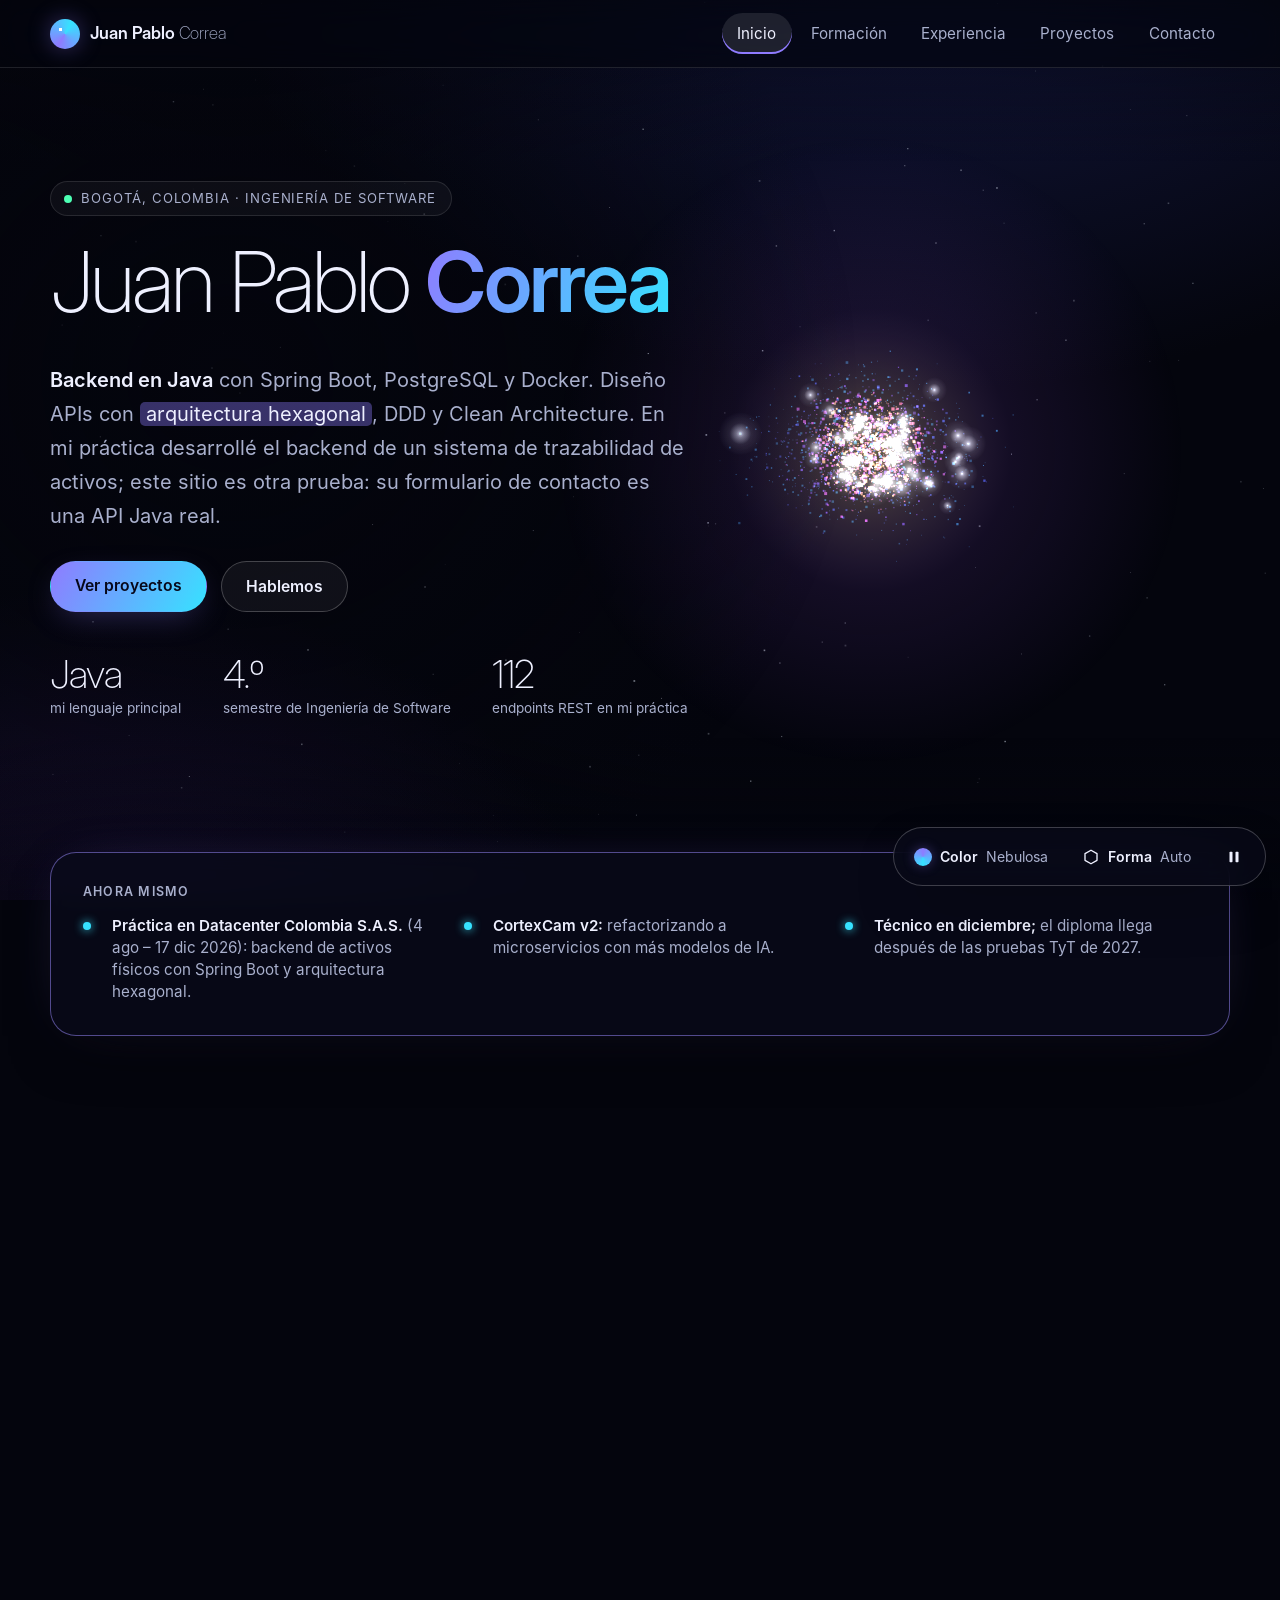
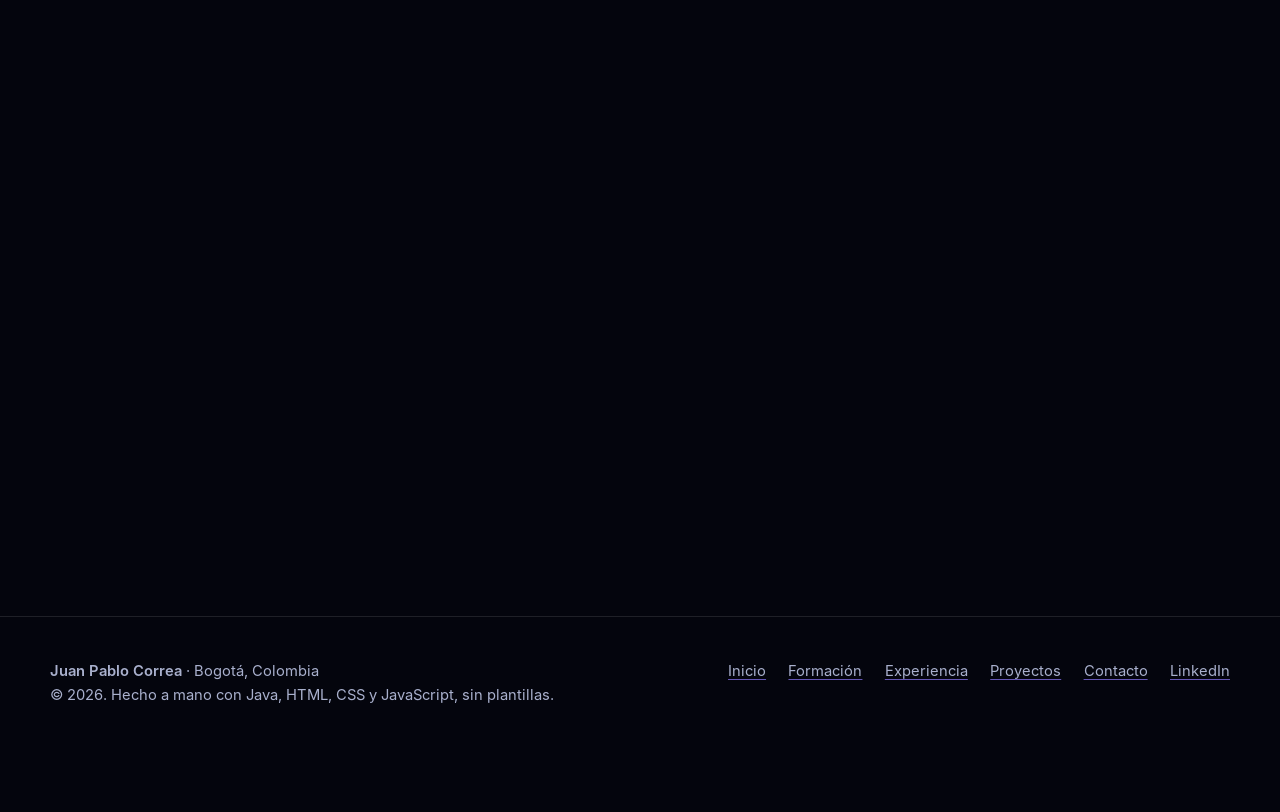
==== commit 0f0d5e2a: "Se actualizo al correo correspondiente" ====
--- a/frontend/index.html
+++ b/frontend/index.html
@@ -23,7 +23,7 @@
   <link rel="stylesheet" href="css/components.css">
   <link rel="stylesheet" href="css/sections.css">
   <script src="js/boot.js"></script>
-  <script type="application/ld+json">{"@context": "https://schema.org", "@type": "Person", "name": "Juan Pablo Correa", "jobTitle": "Estudiante de Ingeniería de Software · Desarrollo backend en Java", "email": "mailto:correabeltranjuanpablo@gmail.com", "url": "__SITE_URL__/", "sameAs": ["https://www.linkedin.com/in/juan-pablo-c-523a3b2a9/"], "address": {"@type": "PostalAddress", "addressLocality": "Bogotá", "addressCountry": "CO"}, "alumniOf": {"@type": "CollegeOrUniversity", "name": "Fundación Universitaria Compensar"}, "knowsAbout": ["Java", "Spring Boot", "PostgreSQL", "Docker", "Arquitectura hexagonal", "Domain-Driven Design", "Clean Architecture", "APIs REST", "Microservicios"]}</script>
+  <script type="application/ld+json">{"@context": "https://schema.org", "@type": "Person", "name": "Juan Pablo Correa", "jobTitle": "Estudiante de Ingeniería de Software · Desarrollo backend en Java", "email": "mailto:juanpablo0021929@gmail.com", "url": "__SITE_URL__/", "sameAs": ["https://www.linkedin.com/in/juan-pablo-c-523a3b2a9/"], "address": {"@type": "PostalAddress", "addressLocality": "Bogotá", "addressCountry": "CO"}, "alumniOf": {"@type": "CollegeOrUniversity", "name": "Fundación Universitaria Compensar"}, "knowsAbout": ["Java", "Spring Boot", "PostgreSQL", "Docker", "Arquitectura hexagonal", "Domain-Driven Design", "Clean Architecture", "APIs REST", "Microservicios"]}</script>
 </head>
 <body>
   <a class="skip-link" href="#contenido">Saltar al contenido</a>
